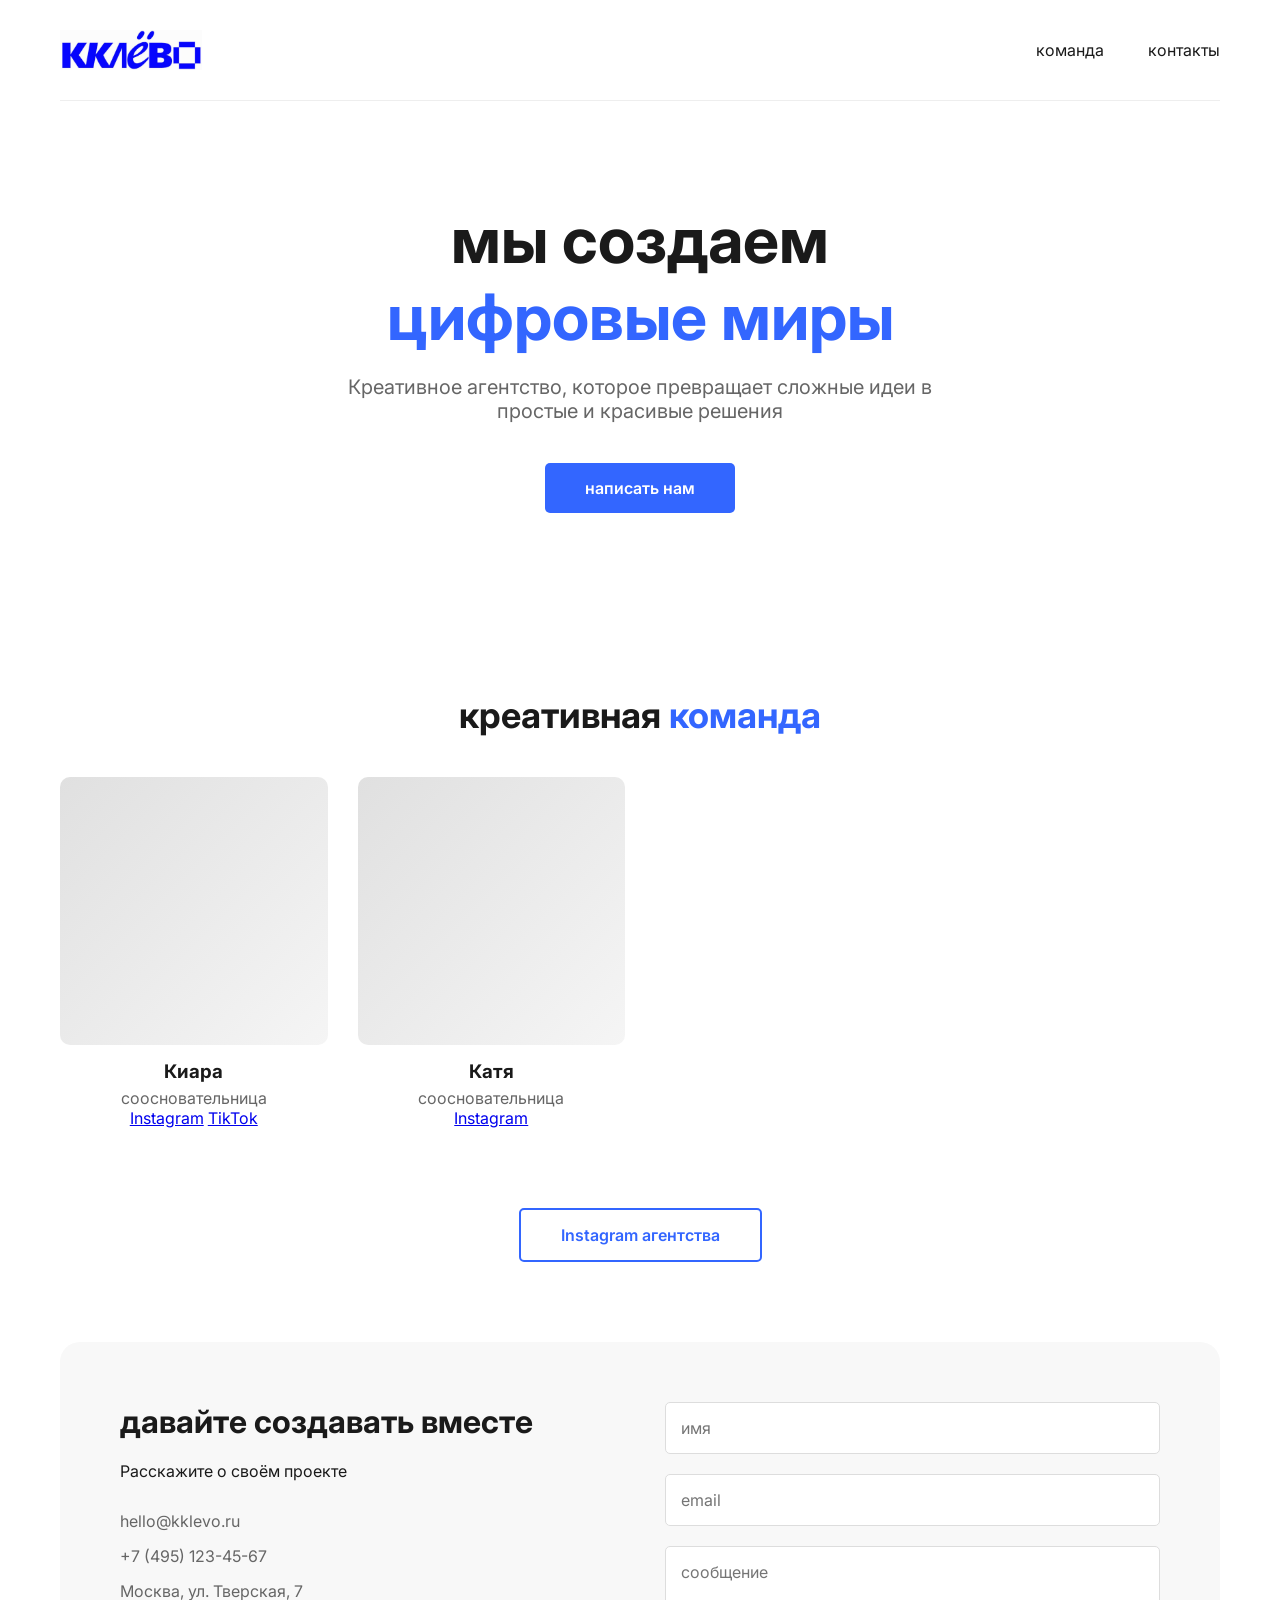
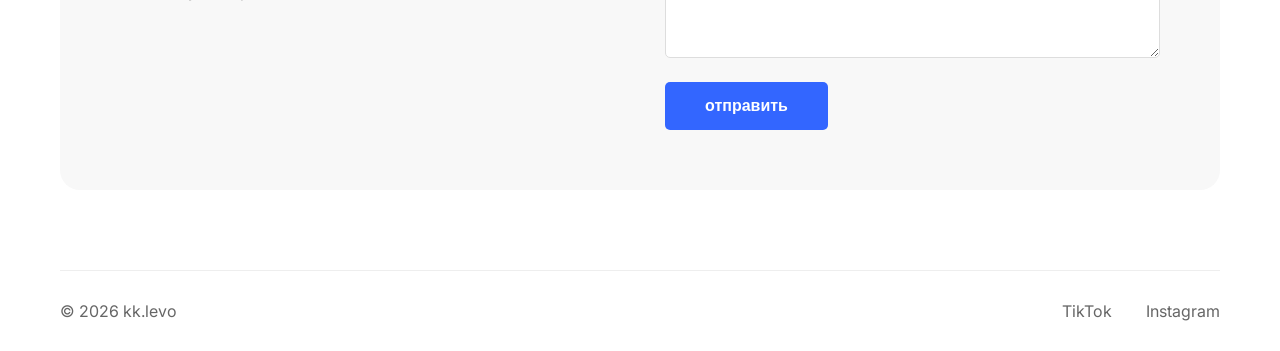
==== index.html @ 5ffc9e94 "Update index.html" ====
<!DOCTYPE html>
<html lang="ru">
<head>
    <meta charset="UTF-8">
    <meta name="viewport" content="width=device-width, initial-scale=1.0">
    <title>kk.levo — креативное агентство</title>
    <!-- Подключаем шрифт -->
    <link rel="preconnect" href="https://fonts.googleapis.com">
    <link rel="preconnect" href="https://fonts.gstatic.com" crossorigin>
    <link href="https://fonts.googleapis.com/css2?family=Inter:wght@300;400;500;600;700&display=swap" rel="stylesheet">
    <!-- Подключаем CSS -->
    <link rel="stylesheet" href="styles.css">
</head>
<body>
    <div class="container">
        <!-- ШАПКА -->
        <div class="header">
            <div class="logo">
                <img src="logo.png" alt="kk.levo" class="logo-img">
            </div>
            <div class="nav">
                <a href="#team">команда</a>
                <a href="#contact">контакты</a>
            </div>
        </div>

        <!-- ГЛАВНЫЙ ЭКРАН -->
        <div class="hero">
            <h1>мы создаем<br><span class="blue">цифровые миры</span></h1>
            <p>Креативное агентство, которое превращает сложные идеи в простые и красивые решения</p>
            <a href="#contact" class="btn">написать нам</a>
        </div>

        <!-- КОМАНДА -->
        <h2 class="section-title" id="team">креативная <span>команда</span></h2>
        <div class="team-grid">
            <div class="member">
                <div class="member-photo"></div>
                <h3>Киара</h3>
                <p>соосновательница</p>
                <div class="member-social">
                    <a href="https://www.instagram.com/kiarovna" target="_blank">Instagram</a>
                    <a href="https://www.tiktok.com/@kiarovna" target="_blank">TikTok</a>
                </div>
            </div>
            <div class="member">
                <div class="member-photo"></div>
                <h3>Катя</h3>
                <p>соосновательница</p>
                <div class="member-social">
                    <a href="https://www.instagram.com/yofrox" target="_blank">Instagram</a>
                </div>
            </div>
        </div>

        <!-- Добавьте ссылку на Instagram агентства в подвал или отдельно -->
        <div class="agency-social" style="text-align: center; margin-bottom: 40px;">
            <a href="https://www.instagram.com/kk.levo" target="_blank" class="btn" style="background: transparent; color: #3366ff; border: 2px solid #3366ff; margin: 0 10px;">Instagram агентства</a>
        </div>

        <!-- КОНТАКТЫ -->
        <div class="contact" id="contact">
            <div class="contact-grid">
                <div class="contact-info">
                    <h2>давайте создавать вместе</h2>
                    <p>Расскажите о своём проекте</p>
                    <div class="contact-details">
                        <div>hello@kklevo.ru</div>
                        <div>+7 (495) 123-45-67</div>
                        <div>Москва, ул. Тверская, 7</div>
                    </div>
                </div>
                <form class="form" id="contactForm">
                    <input type="text" placeholder="имя" required>
                    <input type="email" placeholder="email" required>
                    <textarea rows="4" placeholder="сообщение" required></textarea>
                    <button type="submit" class="btn">отправить</button>
                </form>
            </div>
        </div>

        <!-- ПОДВАЛ -->
        <div class="footer">
            <div>© 2024 kk.levo</div>
            <div class="social">
                <a href="#">TikTok</a>
                <a href="#">Instagram</a>
            </div>
        </div>
    </div>

    <!-- Подключаем JavaScript -->
    <script src="script.js"></script>
</body>
</html>
---- styles.css ----
﻿/* ОСНОВНЫЕ СТИЛИ */
* {
    margin: 0;
    padding: 0;
    box-sizing: border-box;
}

body {
    font-family: 'Inter', sans-serif;
    background: white;
    color: #1a1a1a;
}

.container {
    max-width: 1200px;
    margin: 0 auto;
    padding: 0 20px;
}

/* ШАПКА */
.header {
    display: flex;
    justify-content: space-between;
    align-items: center;
    padding: 30px 0;
    border-bottom: 1px solid #eee;
}

.logo {
    font-size: 28px;
    font-weight: 700;
}

    .logo span {
        color: #3366ff;
    }

.nav a {
    color: #1a1a1a;
    text-decoration: none;
    margin-left: 40px;
}

    .nav a:hover {
        color: #3366ff;
    }

/* ГЛАВНЫЙ ЭКРАН */
.hero {
    padding: 100px 0;
    text-align: center;
}

    .hero h1 {
        font-size: 64px;
        margin-bottom: 20px;
    }

    .hero .blue {
        color: #3366ff;
    }

    .hero p {
        font-size: 20px;
        color: #666;
        max-width: 600px;
        margin: 0 auto 40px;
    }

/* КНОПКА */
.btn {
    display: inline-block;
    padding: 15px 40px;
    background: #3366ff;
    color: white;
    text-decoration: none;
    border-radius: 5px;
    font-weight: 600;
    border: none;
    cursor: pointer;
    font-size: 16px;
}

    .btn:hover {
        background: #2952cc;
    }

/* ЗАГОЛОВКИ СЕКЦИЙ */
.section-title {
    font-size: 36px;
    text-align: center;
    margin: 80px 0 40px;
}

    .section-title span {
        color: #3366ff;
    }

/* КОМАНДА */
.team-grid {
    display: grid;
    grid-template-columns: repeat(4, 1fr);
    gap: 30px;
    margin-bottom: 80px;
}

.member {
    text-align: center;
}

.member-photo {
    width: 100%;
    aspect-ratio: 1;
    background: #f0f0f0;
    border-radius: 10px;
    margin-bottom: 15px;
    background: linear-gradient(135deg, #e0e0e0, #f5f5f5);
}

.member h3 {
    margin-bottom: 5px;
}

.member p {
    color: #666;
}

/* КОНТАКТЫ */
.contact {
    background: #f8f8f8;
    padding: 60px;
    border-radius: 20px;
    margin: 80px 0;
}

.contact-grid {
    display: grid;
    grid-template-columns: 1fr 1fr;
    gap: 50px;
}

.contact-info h2 {
    font-size: 32px;
    margin-bottom: 20px;
}

.contact-details {
    margin: 30px 0;
    color: #666;
}

    .contact-details div {
        margin-bottom: 15px;
    }

.form input, .form textarea {
    width: 100%;
    padding: 15px;
    margin-bottom: 20px;
    border: 1px solid #ddd;
    border-radius: 5px;
    font-family: inherit;
    font-size: 16px;
}

    .form input:focus, .form textarea:focus {
        outline: none;
        border-color: #3366ff;
    }

/* ПОДВАЛ */
.footer {
    display: flex;
    justify-content: space-between;
    padding: 30px 0;
    border-top: 1px solid #eee;
    color: #666;
}

.social a {
    color: #666;
    text-decoration: none;
    margin-left: 30px;
}

    .social a:hover {
        color: #3366ff;
    }

/* АДАПТАЦИЯ */
@media (max-width: 768px) {
    .header {
        flex-direction: column;
        gap: 20px;
    }

    .nav a {
        margin: 0 15px;
    }

    .hero h1 {
        font-size: 40px;
    }

    .team-grid {
        grid-template-columns: repeat(2, 1fr);
    }

    .contact-grid {
        grid-template-columns: 1fr;
    }

    .footer {
        flex-direction: column;
        text-align: center;
        gap: 20px;
    }

    .social a {
        margin: 0 15px;
    }
}
.logo-img {
    height: 40px !important; /* фиксированная высота */
    width: auto !important; /* ширина подстроится */
    max-width: 100% !important; /* не вылезет за край */
    display: block !important;
}
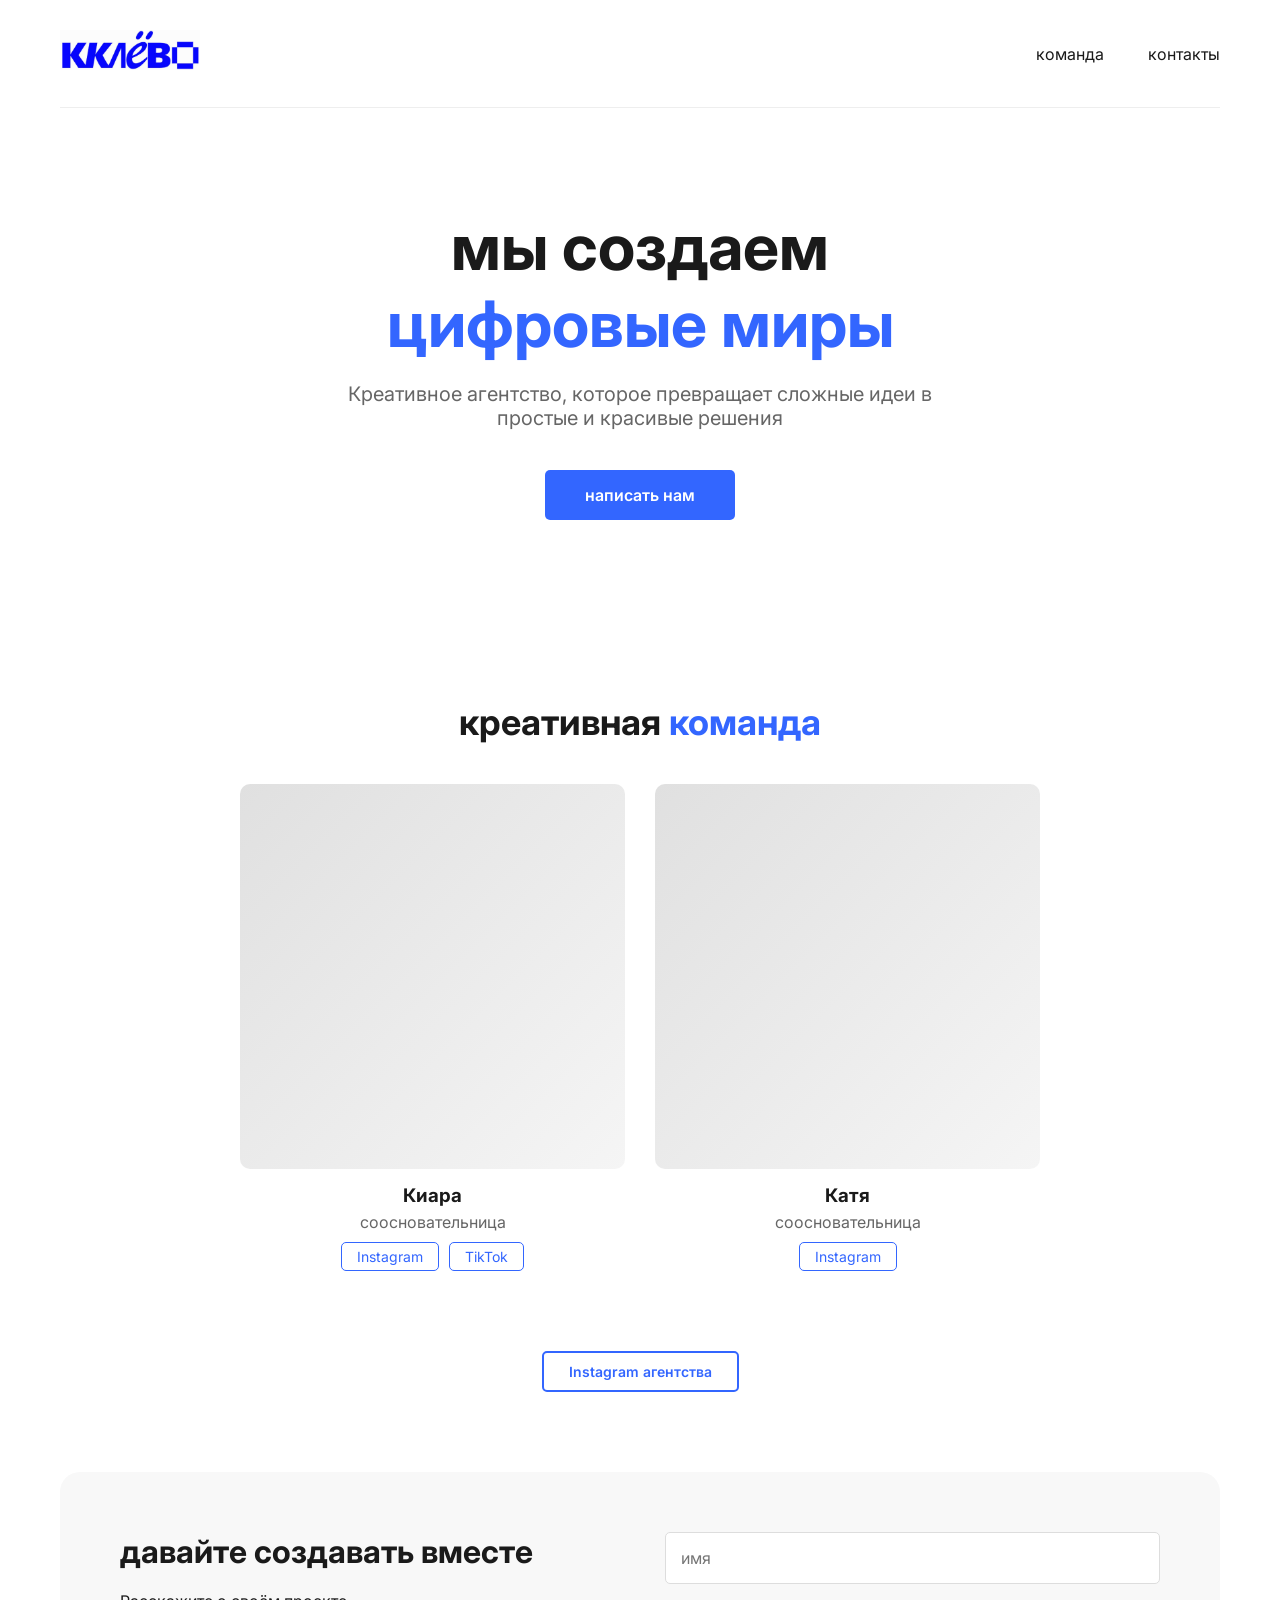
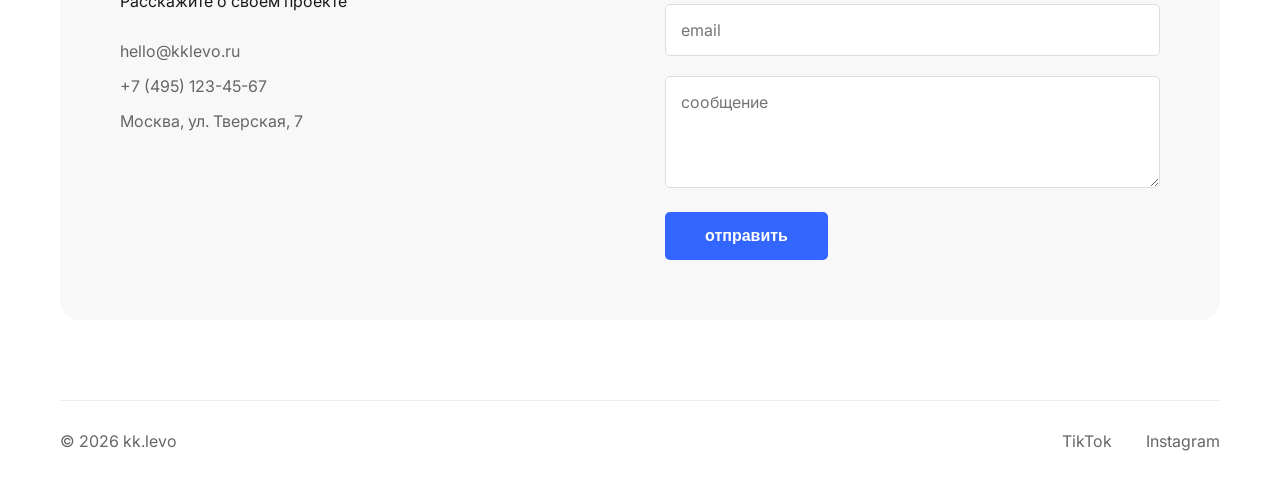
==== commit 9aca4196: "Add files via upload" ====
--- a/index.html
+++ b/index.html
@@ -1,4 +1,4 @@
-<!DOCTYPE html>
+﻿<!DOCTYPE html>
 <html lang="ru">
 <head>
     <meta charset="UTF-8">
@@ -16,7 +16,7 @@
         <!-- ШАПКА -->
         <div class="header">
             <div class="logo">
-                <img src="logo.png" alt="kk.levo" class="logo-img">
+                <img src="logo.png" alt="kk.levo" style="height: 40px !important; width: auto !important; max-width: 140px !important;">
             </div>
             <div class="nav">
                 <a href="#team">команда</a>
@@ -92,4 +92,4 @@
     <!-- Подключаем JavaScript -->
     <script src="script.js"></script>
 </body>
-</html>
+</html>
--- a/styles.css
+++ b/styles.css
@@ -225,4 +225,99 @@
     width: auto !important; /* ширина подстроится */
     max-width: 100% !important; /* не вылезет за край */
     display: block !important;
+}
+/* СОЦСЕТИ УЧАСТНИКОВ */
+.member-social {
+    margin-top: 10px;
+    display: flex;
+    gap: 10px;
+    justify-content: center;
+    flex-wrap: wrap;
+}
+
+    .member-social a {
+        color: #3366ff;
+        text-decoration: none;
+        font-size: 14px;
+        padding: 5px 10px;
+        border: 1px solid #3366ff;
+        border-radius: 5px;
+        transition: all 0.3s;
+    }
+
+        .member-social a:hover {
+            background: #3366ff;
+            color: white;
+        }
+
+/* СОЦСЕТИ АГЕНТСТВА */
+.agency-social {
+    margin: 30px 0;
+}
+
+    .agency-social .btn {
+        display: inline-block;
+        padding: 10px 25px;
+        font-size: 14px;
+    }
+/* КОМАНДА - две колонки по центру */
+.team-grid {
+    display: grid;
+    grid-template-columns: repeat(2, 1fr);
+    gap: 30px;
+    max-width: 800px;
+    margin: 0 auto 80px;
+}
+
+.member {
+    text-align: center;
+}
+
+.member-photo {
+    width: 100%;
+    aspect-ratio: 1;
+    background: #f0f0f0;
+    border-radius: 10px;
+    margin-bottom: 15px;
+    background: linear-gradient(135deg, #e0e0e0, #f5f5f5);
+}
+
+.member h3 {
+    margin-bottom: 5px;
+}
+
+.member p {
+    color: #666;
+    margin-bottom: 10px;
+}
+
+/* СОЦСЕТИ УЧАСТНИКОВ */
+.member-social {
+    display: flex;
+    gap: 10px;
+    justify-content: center;
+    flex-wrap: wrap;
+}
+
+    .member-social a {
+        color: #3366ff;
+        text-decoration: none;
+        font-size: 14px;
+        padding: 5px 15px;
+        border: 1px solid #3366ff;
+        border-radius: 5px;
+        transition: all 0.3s;
+    }
+
+        .member-social a:hover {
+            background: #3366ff;
+            color: white;
+        }
+
+/* АДАПТАЦИЯ ДЛЯ ТЕЛЕФОНОВ */
+@media (max-width: 768px) {
+    .team-grid {
+        grid-template-columns: 1fr;
+        max-width: 400px;
+    }
 }
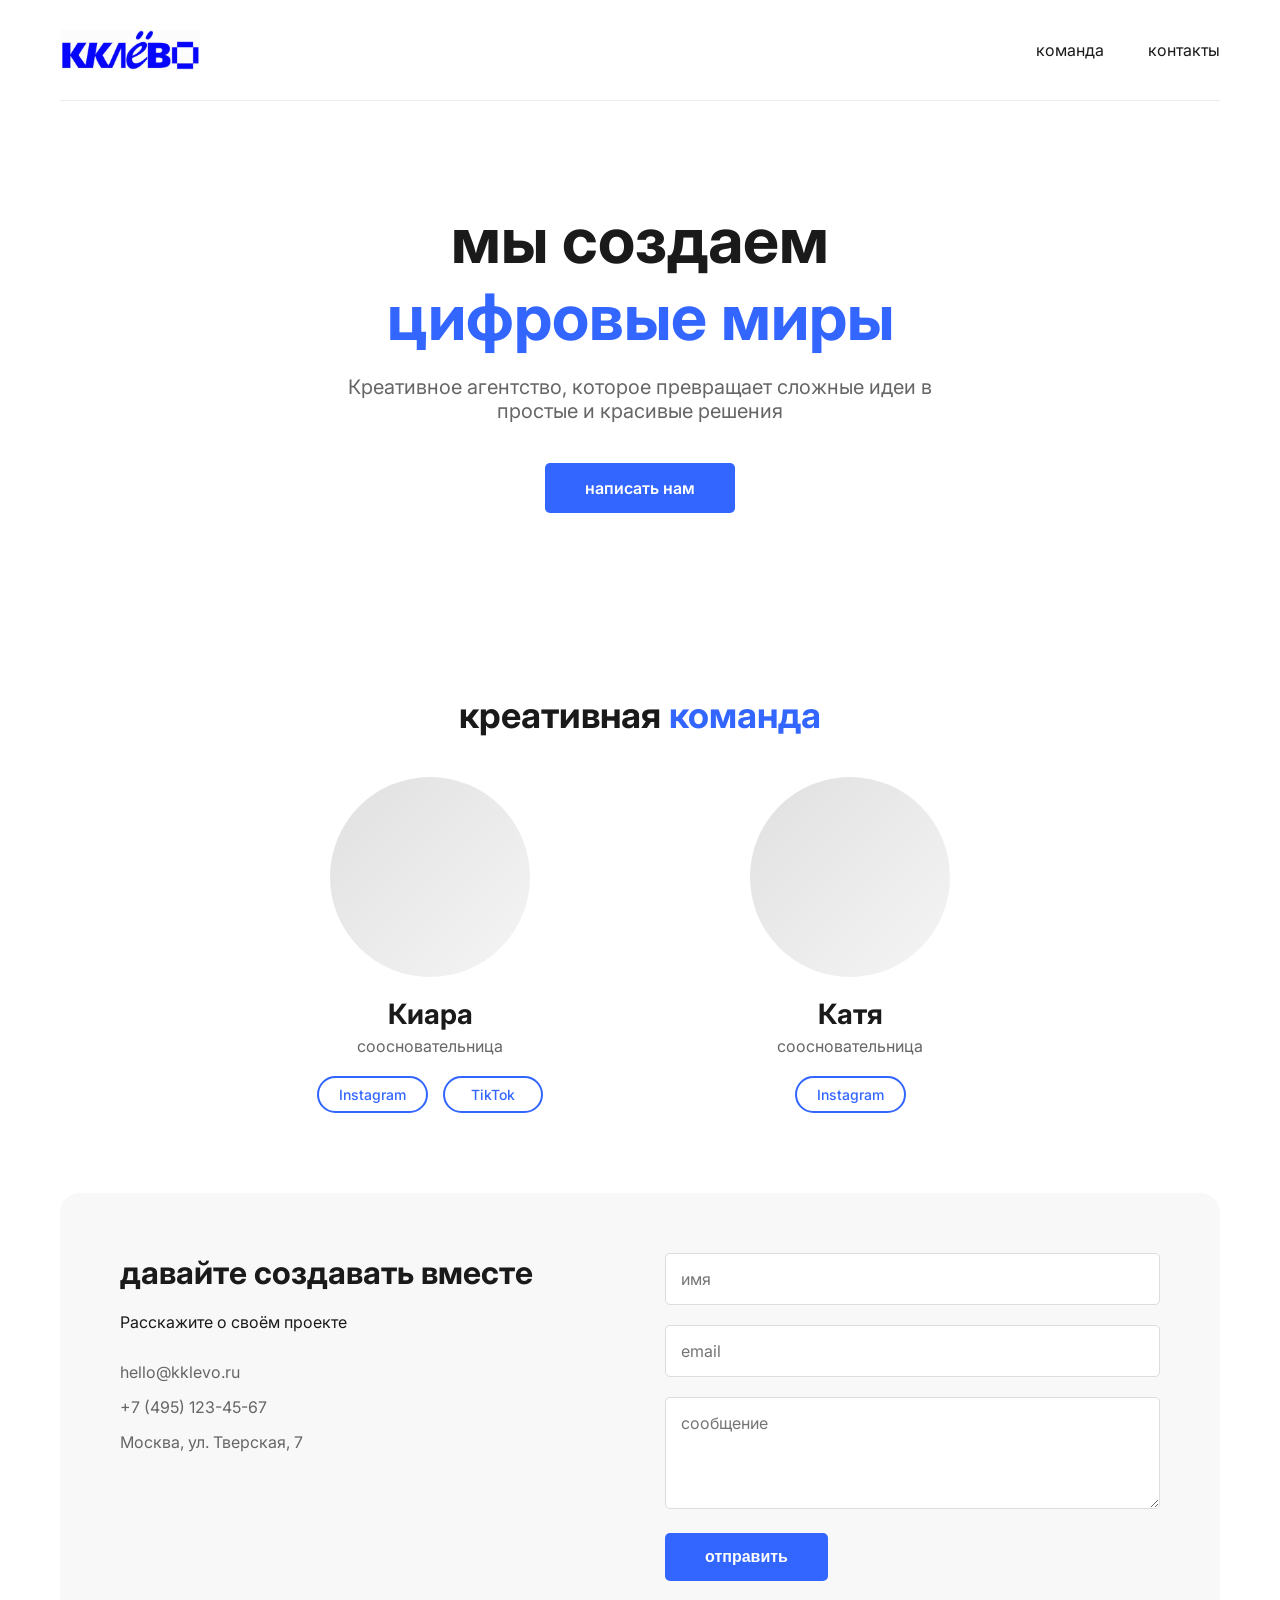
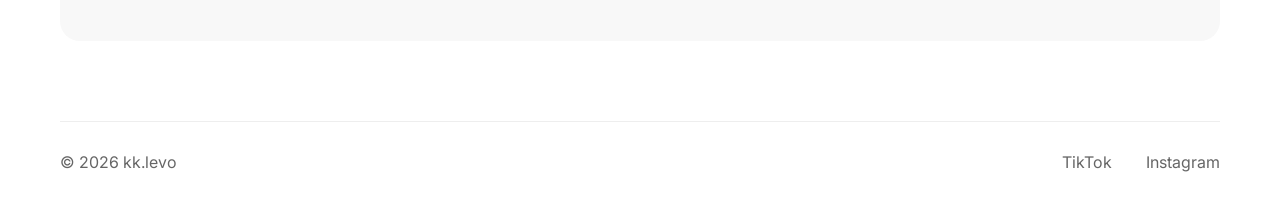
==== commit 1fbe55b0: "Add files via upload" ====
--- a/index.html
+++ b/index.html
@@ -53,11 +53,6 @@
             </div>
         </div>
 
-        <!-- Добавьте ссылку на Instagram агентства в подвал или отдельно -->
-        <div class="agency-social" style="text-align: center; margin-bottom: 40px;">
-            <a href="https://www.instagram.com/kk.levo" target="_blank" class="btn" style="background: transparent; color: #3366ff; border: 2px solid #3366ff; margin: 0 10px;">Instagram агентства</a>
-        </div>
-
         <!-- КОНТАКТЫ -->
         <div class="contact" id="contact">
             <div class="contact-grid">
@@ -81,10 +76,10 @@
 
         <!-- ПОДВАЛ -->
         <div class="footer">
-            <div>© 2024 kk.levo</div>
+            <div>© 2026 kk.levo</div>
             <div class="social">
-                <a href="#">TikTok</a>
-                <a href="#">Instagram</a>
+                <a href="https://www.tiktok.com/@kiarovna" target="_blank">TikTok</a>
+                <a href="https://www.instagram.com/kk.levo" target="_blank">Instagram</a>
             </div>
         </div>
     </div>
--- a/styles.css
+++ b/styles.css
@@ -26,14 +26,11 @@
     border-bottom: 1px solid #eee;
 }
 
-.logo {
-    font-size: 28px;
-    font-weight: 700;
-}
-
-    .logo span {
-        color: #3366ff;
-    }
+.logo img {
+    height: 40px;
+    width: auto;
+    display: block;
+}
 
 .nav a {
     color: #1a1a1a;
@@ -96,34 +93,71 @@
         color: #3366ff;
     }
 
-/* КОМАНДА */
+/* ===== КОМАНДА ===== */
 .team-grid {
     display: grid;
-    grid-template-columns: repeat(4, 1fr);
-    gap: 30px;
-    margin-bottom: 80px;
+    grid-template-columns: repeat(2, 1fr);
+    gap: 40px;
+    max-width: 800px;
+    margin: 0 auto 60px;
 }
 
 .member {
     text-align: center;
+    display: flex;
+    flex-direction: column;
+    align-items: center;
 }
 
 .member-photo {
+    width: 200px;
+    height: 200px;
+    border-radius: 50%;
+    background: linear-gradient(135deg, #e0e0e0, #f5f5f5);
+    margin: 0 auto 20px;
+}
+
+.member h3 {
+    font-size: 28px;
+    margin-bottom: 5px;
+}
+
+.member p {
+    color: #666;
+    margin-bottom: 15px;
+    font-size: 16px;
+}
+
+/* СОЦСЕТИ - ЦЕНТРИРОВАНИЕ */
+.member-social {
+    display: flex;
+    gap: 15px;
+    justify-content: center;
+    align-items: center;
+    margin-top: 5px;
     width: 100%;
-    aspect-ratio: 1;
-    background: #f0f0f0;
-    border-radius: 10px;
-    margin-bottom: 15px;
-    background: linear-gradient(135deg, #e0e0e0, #f5f5f5);
-}
-
-.member h3 {
-    margin-bottom: 5px;
-}
-
-.member p {
-    color: #666;
-}
+}
+
+    .member-social a {
+        display: inline-flex;
+        align-items: center;
+        justify-content: center;
+        color: #3366ff;
+        text-decoration: none;
+        font-size: 14px;
+        font-weight: 500;
+        padding: 8px 20px;
+        border: 2px solid #3366ff;
+        border-radius: 30px;
+        transition: all 0.3s;
+        min-width: 100px;
+    }
+
+        .member-social a:hover {
+            background: #3366ff;
+            color: white;
+            transform: translateY(-2px);
+        }
 
 /* КОНТАКТЫ */
 .contact {
@@ -203,7 +237,18 @@
     }
 
     .team-grid {
-        grid-template-columns: repeat(2, 1fr);
+        grid-template-columns: 1fr;
+        max-width: 400px;
+    }
+
+    .member-photo {
+        width: 150px;
+        height: 150px;
+    }
+
+    .member-social a {
+        min-width: 80px;
+        padding: 6px 15px;
     }
 
     .contact-grid {
@@ -220,104 +265,3 @@
         margin: 0 15px;
     }
 }
-.logo-img {
-    height: 40px !important; /* фиксированная высота */
-    width: auto !important; /* ширина подстроится */
-    max-width: 100% !important; /* не вылезет за край */
-    display: block !important;
-}
-/* СОЦСЕТИ УЧАСТНИКОВ */
-.member-social {
-    margin-top: 10px;
-    display: flex;
-    gap: 10px;
-    justify-content: center;
-    flex-wrap: wrap;
-}
-
-    .member-social a {
-        color: #3366ff;
-        text-decoration: none;
-        font-size: 14px;
-        padding: 5px 10px;
-        border: 1px solid #3366ff;
-        border-radius: 5px;
-        transition: all 0.3s;
-    }
-
-        .member-social a:hover {
-            background: #3366ff;
-            color: white;
-        }
-
-/* СОЦСЕТИ АГЕНТСТВА */
-.agency-social {
-    margin: 30px 0;
-}
-
-    .agency-social .btn {
-        display: inline-block;
-        padding: 10px 25px;
-        font-size: 14px;
-    }
-/* КОМАНДА - две колонки по центру */
-.team-grid {
-    display: grid;
-    grid-template-columns: repeat(2, 1fr);
-    gap: 30px;
-    max-width: 800px;
-    margin: 0 auto 80px;
-}
-
-.member {
-    text-align: center;
-}
-
-.member-photo {
-    width: 100%;
-    aspect-ratio: 1;
-    background: #f0f0f0;
-    border-radius: 10px;
-    margin-bottom: 15px;
-    background: linear-gradient(135deg, #e0e0e0, #f5f5f5);
-}
-
-.member h3 {
-    margin-bottom: 5px;
-}
-
-.member p {
-    color: #666;
-    margin-bottom: 10px;
-}
-
-/* СОЦСЕТИ УЧАСТНИКОВ */
-.member-social {
-    display: flex;
-    gap: 10px;
-    justify-content: center;
-    flex-wrap: wrap;
-}
-
-    .member-social a {
-        color: #3366ff;
-        text-decoration: none;
-        font-size: 14px;
-        padding: 5px 15px;
-        border: 1px solid #3366ff;
-        border-radius: 5px;
-        transition: all 0.3s;
-    }
-
-        .member-social a:hover {
-            background: #3366ff;
-            color: white;
-        }
-
-/* АДАПТАЦИЯ ДЛЯ ТЕЛЕФОНОВ */
-@media (max-width: 768px) {
-    .team-grid {
-        grid-template-columns: 1fr;
-        max-width: 400px;
-    }
-}
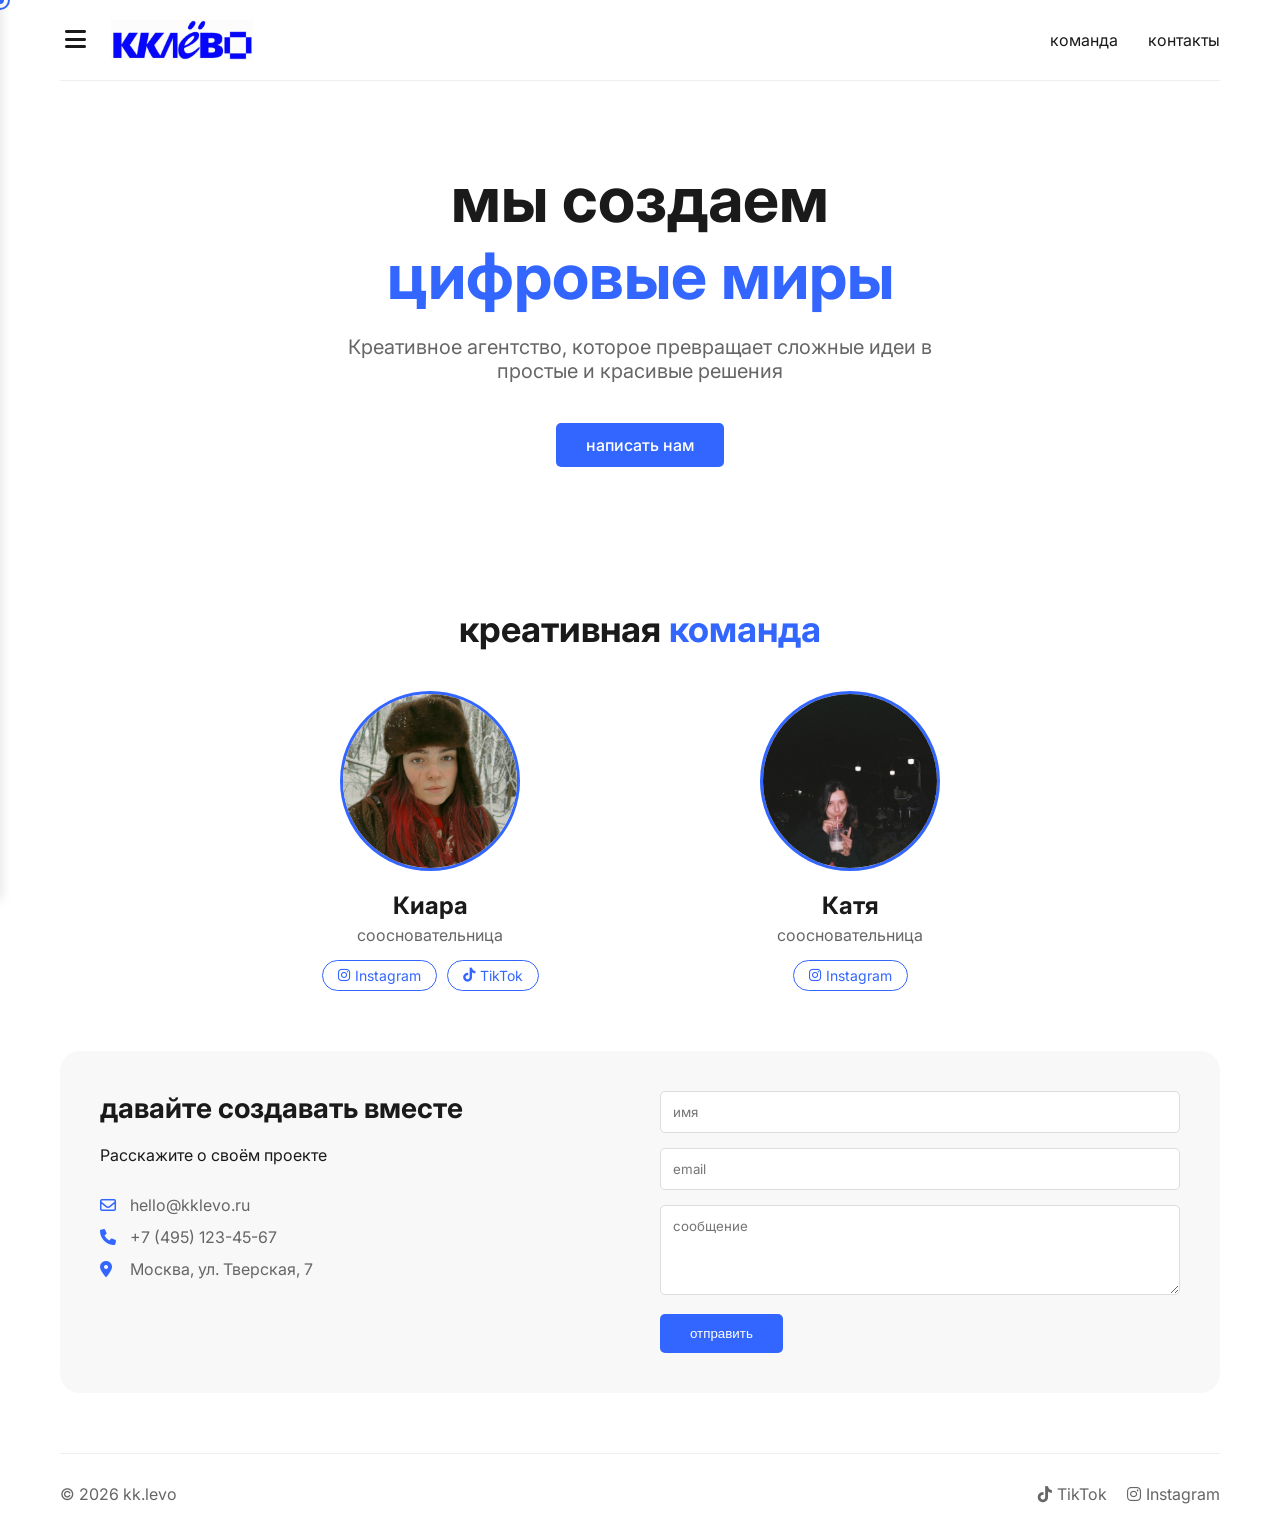
==== commit ea96f47d: "Add files via upload" ====
--- a/index.html
+++ b/index.html
@@ -10,13 +10,44 @@
     <link href="https://fonts.googleapis.com/css2?family=Inter:wght@300;400;500;600;700&display=swap" rel="stylesheet">
     <!-- Подключаем CSS -->
     <link rel="stylesheet" href="styles.css">
+    <!-- Font Awesome для иконок -->
+    <link rel="stylesheet" href="https://cdnjs.cloudflare.com/ajax/libs/font-awesome/6.0.0/css/all.min.css">
 </head>
 <body>
+    <!-- КАСТОМНЫЙ КУРСОР -->
+    <div class="cursor"></div>
+    <div class="cursor-follower"></div>
+
+    <!-- (панель и оверлей) -->
+    <div class="menu-overlay" id="menuOverlay"></div>
+
+    <div class="side-panel" id="sidePanel">
+        <div class="panel-header">
+            <div class="panel-logo">kk.<span>levo</span></div>
+            <button class="close-panel" id="closePanel"><i class="fas fa-times"></i></button>
+        </div>
+        <nav class="panel-nav">
+            <a href="#team" class="panel-link"><i class="fas fa-users"></i> команда</a>
+            <a href="#contact" class="panel-link"><i class="fas fa-envelope"></i> контакты</a>
+            <a href="https://www.instagram.com/kk.levo" target="_blank" class="panel-link"><i class="fab fa-instagram"></i> instagram</a>
+            <a href="https://www.tiktok.com/@kiarovna" target="_blank" class="panel-link"><i class="fab fa-tiktok"></i> tiktok</a>
+        </nav>
+        <div class="panel-footer">
+            <p>© 2026 kk.levo</p>
+        </div>
+    </div>
+    <!-- КОНЕЦ -->
+   
     <div class="container">
         <!-- ШАПКА -->
         <div class="header">
-            <div class="logo">
-                <img src="logo.png" alt="kk.levo" style="height: 40px !important; width: auto !important; max-width: 140px !important;">
+            <div style="display: flex; align-items: center; gap: 20px;">
+                <button class="menu-toggle" id="menuToggle">
+                    <i class="fas fa-bars"></i>
+                </button>
+                <div class="logo">
+                    <img src="logo.png" alt="kk.levo" style="height: 40px; width: auto;">
+                </div>
             </div>
             <div class="nav">
                 <a href="#team">команда</a>
@@ -35,34 +66,40 @@
         <h2 class="section-title" id="team">креативная <span>команда</span></h2>
         <div class="team-grid">
             <div class="member">
-                <div class="member-photo"></div>
+                <div class="member-photo">
+                    <img src="kiara.jpg" alt="Киара" class="avatar" onerror="this.style.display='none'; this.parentElement.style.background='linear-gradient(135deg, #e0e0e0, #f5f5f5)';">
+                </div>
                 <h3>Киара</h3>
-                <p>соосновательница</p>
+                <p class="member-role">соосновательница</p>
                 <div class="member-social">
-                    <a href="https://www.instagram.com/kiarovna" target="_blank">Instagram</a>
-                    <a href="https://www.tiktok.com/@kiarovna" target="_blank">TikTok</a>
+                    <a href="https://www.instagram.com/kiarovna" target="_blank"><i class="fab fa-instagram"></i> Instagram</a>
+                    <a href="https://www.tiktok.com/@kiarovna" target="_blank"><i class="fab fa-tiktok"></i> TikTok</a>
                 </div>
             </div>
+
             <div class="member">
-                <div class="member-photo"></div>
+                <div class="member-photo">
+                    <img src="katya.jpg" alt="Катя" class="avatar" onerror="this.style.display='none'; this.parentElement.style.background='linear-gradient(135deg, #e0e0e0, #f5f5f5)';">
+                </div>
                 <h3>Катя</h3>
-                <p>соосновательница</p>
+                <p class="member-role">соосновательница</p>
                 <div class="member-social">
-                    <a href="https://www.instagram.com/yofrox" target="_blank">Instagram</a>
+                    <a href="https://www.instagram.com/yofrox" target="_blank"><i class="fab fa-instagram"></i> Instagram</a>
                 </div>
             </div>
         </div>
 
         <!-- КОНТАКТЫ -->
+
         <div class="contact" id="contact">
             <div class="contact-grid">
                 <div class="contact-info">
                     <h2>давайте создавать вместе</h2>
                     <p>Расскажите о своём проекте</p>
                     <div class="contact-details">
-                        <div>hello@kklevo.ru</div>
-                        <div>+7 (495) 123-45-67</div>
-                        <div>Москва, ул. Тверская, 7</div>
+                        <div><i class="far fa-envelope"></i> hello@kklevo.ru</div>
+                        <div><i class="fas fa-phone"></i> +7 (495) 123-45-67</div>
+                        <div><i class="fas fa-map-marker-alt"></i> Москва, ул. Тверская, 7</div>
                     </div>
                 </div>
                 <form class="form" id="contactForm">
@@ -78,13 +115,13 @@
         <div class="footer">
             <div>© 2026 kk.levo</div>
             <div class="social">
-                <a href="https://www.tiktok.com/@kiarovna" target="_blank">TikTok</a>
-                <a href="https://www.instagram.com/kk.levo" target="_blank">Instagram</a>
+                <a href="https://www.tiktok.com/@kiarovna" target="_blank"><i class="fab fa-tiktok"></i> TikTok</a>
+                <a href="https://www.instagram.com/kk.levo" target="_blank"><i class="fab fa-instagram"></i> Instagram</a>
             </div>
         </div>
     </div>
 
-    <!-- Подключаем JavaScript -->
-    <script src="script.js"></script>
+        <!-- Подключаем JavaScript -->
+        <script src="script.js"></script>
 </body>
 </html>
--- a/styles.css
+++ b/styles.css
@@ -9,6 +9,7 @@
     font-family: 'Inter', sans-serif;
     background: white;
     color: #1a1a1a;
+    overflow-x: hidden;
 }
 
 .container {
@@ -17,14 +18,27 @@
     padding: 0 20px;
 }
 
-/* ШАПКА */
+/* ===== ШАПКА ===== */
 .header {
     display: flex;
     justify-content: space-between;
     align-items: center;
-    padding: 30px 0;
+    padding: 20px 0;
     border-bottom: 1px solid #eee;
 }
+
+.menu-toggle {
+    background: none;
+    border: none;
+    font-size: 24px;
+    color: #1a1a1a;
+    cursor: pointer;
+    padding: 5px;
+}
+
+    .menu-toggle:hover {
+        color: #3366ff;
+    }
 
 .logo img {
     height: 40px;
@@ -32,25 +46,33 @@
     display: block;
 }
 
-.nav a {
-    color: #1a1a1a;
-    text-decoration: none;
-    margin-left: 40px;
-}
-
-    .nav a:hover {
-        color: #3366ff;
-    }
-
-/* ГЛАВНЫЙ ЭКРАН */
+.nav {
+    display: flex;
+    gap: 30px;
+}
+
+    .nav a {
+        color: #1a1a1a;
+        text-decoration: none;
+        transition: color 0.3s;
+    }
+
+        .nav a:hover {
+            color: #3366ff;
+        }
+
+/* ===== ГЛАВНЫЙ ЭКРАН ===== */
 .hero {
-    padding: 100px 0;
+    padding: 80px 0;
     text-align: center;
+    max-width: 800px;
+    margin: 0 auto;
 }
 
     .hero h1 {
-        font-size: 64px;
+        font-size: clamp(40px, 8vw, 64px);
         margin-bottom: 20px;
+        line-height: 1.2;
     }
 
     .hero .blue {
@@ -58,35 +80,37 @@
     }
 
     .hero p {
-        font-size: 20px;
+        font-size: clamp(16px, 4vw, 20px);
         color: #666;
+        margin-bottom: 40px;
         max-width: 600px;
-        margin: 0 auto 40px;
-    }
-
-/* КНОПКА */
+        margin-left: auto;
+        margin-right: auto;
+    }
+
+/* ===== КНОПКИ ===== */
 .btn {
     display: inline-block;
-    padding: 15px 40px;
+    padding: 12px 30px;
     background: #3366ff;
     color: white;
     text-decoration: none;
     border-radius: 5px;
-    font-weight: 600;
+    font-weight: 500;
     border: none;
     cursor: pointer;
-    font-size: 16px;
+    transition: background 0.3s;
 }
 
     .btn:hover {
         background: #2952cc;
     }
 
-/* ЗАГОЛОВКИ СЕКЦИЙ */
+/* ===== ЗАГОЛОВКИ СЕКЦИЙ ===== */
 .section-title {
-    font-size: 36px;
+    font-size: clamp(28px, 6vw, 36px);
     text-align: center;
-    margin: 80px 0 40px;
+    margin: 60px 0 40px;
 }
 
     .section-title span {
@@ -104,136 +128,263 @@
 
 .member {
     text-align: center;
-    display: flex;
-    flex-direction: column;
-    align-items: center;
 }
 
 .member-photo {
-    width: 200px;
-    height: 200px;
+    width: 180px;
+    height: 180px;
     border-radius: 50%;
+    margin: 0 auto 20px;
+    overflow: hidden;
+    border: 3px solid #3366ff;
     background: linear-gradient(135deg, #e0e0e0, #f5f5f5);
-    margin: 0 auto 20px;
+}
+
+.avatar {
+    width: 100%;
+    height: 100%;
+    object-fit: cover;
 }
 
 .member h3 {
-    font-size: 28px;
+    font-size: 24px;
     margin-bottom: 5px;
 }
 
-.member p {
+.member-role {
     color: #666;
     margin-bottom: 15px;
-    font-size: 16px;
-}
-
-/* СОЦСЕТИ - ЦЕНТРИРОВАНИЕ */
+}
+
 .member-social {
     display: flex;
-    gap: 15px;
+    gap: 10px;
     justify-content: center;
-    align-items: center;
-    margin-top: 5px;
-    width: 100%;
+    flex-wrap: wrap;
 }
 
     .member-social a {
         display: inline-flex;
         align-items: center;
-        justify-content: center;
+        gap: 5px;
         color: #3366ff;
         text-decoration: none;
         font-size: 14px;
-        font-weight: 500;
-        padding: 8px 20px;
-        border: 2px solid #3366ff;
-        border-radius: 30px;
+        padding: 6px 15px;
+        border: 1px solid #3366ff;
+        border-radius: 20px;
         transition: all 0.3s;
-        min-width: 100px;
     }
 
         .member-social a:hover {
             background: #3366ff;
             color: white;
-            transform: translateY(-2px);
         }
 
-/* КОНТАКТЫ */
+/* ===== ВЫДВИЖНАЯ ПАНЕЛЬ ===== */
+.side-panel {
+    position: fixed;
+    top: 0;
+    left: -280px;
+    width: 280px;
+    height: 100vh;
+    background: white;
+    box-shadow: 2px 0 10px rgba(0,0,0,0.1);
+    z-index: 1000;
+    transition: left 0.3s ease;
+    display: flex;
+    flex-direction: column;
+}
+
+    .side-panel.open {
+        left: 0;
+    }
+
+.panel-header {
+    display: flex;
+    justify-content: space-between;
+    align-items: center;
+    padding: 20px;
+    border-bottom: 1px solid #eee;
+}
+
+.panel-logo {
+    font-size: 22px;
+    font-weight: 700;
+}
+
+    .panel-logo span {
+        color: #3366ff;
+    }
+
+.close-panel {
+    background: none;
+    border: none;
+    font-size: 20px;
+    cursor: pointer;
+    color: #666;
+}
+
+.panel-nav {
+    flex: 1;
+    padding: 20px 0;
+}
+
+.panel-link {
+    padding: 12px 20px;
+    color: #1a1a1a;
+    text-decoration: none;
+    display: flex;
+    align-items: center;
+    gap: 12px;
+    transition: all 0.3s;
+}
+
+    .panel-link i {
+        width: 20px;
+        color: #3366ff;
+    }
+
+    .panel-link:hover {
+        background: #f0f3ff;
+        padding-left: 30px;
+    }
+
+.panel-footer {
+    padding: 20px;
+    border-top: 1px solid #eee;
+    color: #666;
+    font-size: 14px;
+    text-align: center;
+}
+
+.menu-overlay {
+    position: fixed;
+    top: 0;
+    left: 0;
+    width: 100%;
+    height: 100%;
+    background: rgba(0,0,0,0.5);
+    z-index: 999;
+    opacity: 0;
+    visibility: hidden;
+    transition: all 0.3s;
+}
+
+    .menu-overlay.open {
+        opacity: 1;
+        visibility: visible;
+    }
+
+/* ===== КОНТАКТЫ ===== */
 .contact {
     background: #f8f8f8;
-    padding: 60px;
+    padding: 40px;
     border-radius: 20px;
-    margin: 80px 0;
+    margin: 60px 0;
 }
 
 .contact-grid {
     display: grid;
     grid-template-columns: 1fr 1fr;
-    gap: 50px;
+    gap: 40px;
 }
 
 .contact-info h2 {
-    font-size: 32px;
+    font-size: 28px;
     margin-bottom: 20px;
 }
 
 .contact-details {
     margin: 30px 0;
-    color: #666;
 }
 
     .contact-details div {
-        margin-bottom: 15px;
-    }
-
-.form input, .form textarea {
+        margin-bottom: 12px;
+        display: flex;
+        align-items: center;
+        gap: 10px;
+        color: #666;
+    }
+
+    .contact-details i {
+        color: #3366ff;
+        width: 20px;
+    }
+
+.form input,
+.form textarea {
     width: 100%;
-    padding: 15px;
-    margin-bottom: 20px;
+    padding: 12px;
+    margin-bottom: 15px;
     border: 1px solid #ddd;
     border-radius: 5px;
     font-family: inherit;
-    font-size: 16px;
-}
-
-    .form input:focus, .form textarea:focus {
+}
+
+    .form input:focus,
+    .form textarea:focus {
         outline: none;
         border-color: #3366ff;
     }
 
-/* ПОДВАЛ */
+/* ===== ПОДВАЛ ===== */
 .footer {
     display: flex;
     justify-content: space-between;
+    align-items: center;
     padding: 30px 0;
     border-top: 1px solid #eee;
     color: #666;
 }
 
-.social a {
-    color: #666;
-    text-decoration: none;
-    margin-left: 30px;
-}
-
-    .social a:hover {
-        color: #3366ff;
-    }
-
-/* АДАПТАЦИЯ */
+.social {
+    display: flex;
+    gap: 20px;
+}
+
+    .social a {
+        color: #666;
+        text-decoration: none;
+        display: flex;
+        align-items: center;
+        gap: 5px;
+        transition: color 0.3s;
+    }
+
+        .social a:hover {
+            color: #3366ff;
+        }
+
+/* ===== КАСТОМНЫЙ КУРСОР ===== */
+.cursor {
+    width: 20px;
+    height: 20px;
+    border: 2px solid #3366ff;
+    border-radius: 50%;
+    position: fixed;
+    pointer-events: none;
+    z-index: 9999;
+    transform: translate(-50%, -50%);
+    transition: all 0.1s ease;
+}
+
+.cursor-follower {
+    width: 8px;
+    height: 8px;
+    background: #3366ff;
+    border-radius: 50%;
+    position: fixed;
+    pointer-events: none;
+    z-index: 9999;
+    transform: translate(-50%, -50%);
+    transition: all 0.15s ease;
+}
+
+/* ===== АДАПТАЦИЯ ===== */
 @media (max-width: 768px) {
-    .header {
-        flex-direction: column;
-        gap: 20px;
-    }
-
-    .nav a {
-        margin: 0 15px;
-    }
-
-    .hero h1 {
-        font-size: 40px;
+    .nav {
+        display: none;
     }
 
     .team-grid {
@@ -246,22 +397,63 @@
         height: 150px;
     }
 
-    .member-social a {
-        min-width: 80px;
-        padding: 6px 15px;
-    }
-
     .contact-grid {
         grid-template-columns: 1fr;
     }
 
     .footer {
         flex-direction: column;
+        gap: 20px;
         text-align: center;
-        gap: 20px;
-    }
-
-    .social a {
-        margin: 0 15px;
-    }
-}
+    }
+
+    .social {
+        justify-content: center;
+    }
+
+    .cursor,
+    .cursor-follower {
+        display: none;
+    }
+}
+/* ===== КАСТОМНЫЙ КУРСОР ===== */
+.cursor {
+    width: 20px;
+    height: 20px;
+    border: 2px solid #3366ff;
+    border-radius: 50%;
+    position: fixed;
+    pointer-events: none;
+    z-index: 9999;
+    transform: translate(-50%, -50%);
+    transition: all 0.1s ease;
+    mix-blend-mode: multiply;
+}
+
+.cursor-follower {
+    width: 8px;
+    height: 8px;
+    background: #3366ff;
+    border-radius: 50%;
+    position: fixed;
+    pointer-events: none;
+    z-index: 9999;
+    transform: translate(-50%, -50%);
+    transition: all 0.15s ease;
+}
+
+.cursor.hover {
+    transform: translate(-50%, -50%) scale(1.5);
+    background-color: rgba(51, 102, 255, 0.1);
+}
+
+.cursor-follower.hover {
+    transform: translate(-50%, -50%) scale(1.5);
+    background-color: #3366ff;
+}
+
+@media (max-width: 768px) {
+    .cursor, .cursor-follower {
+        display: none;
+    }
+}
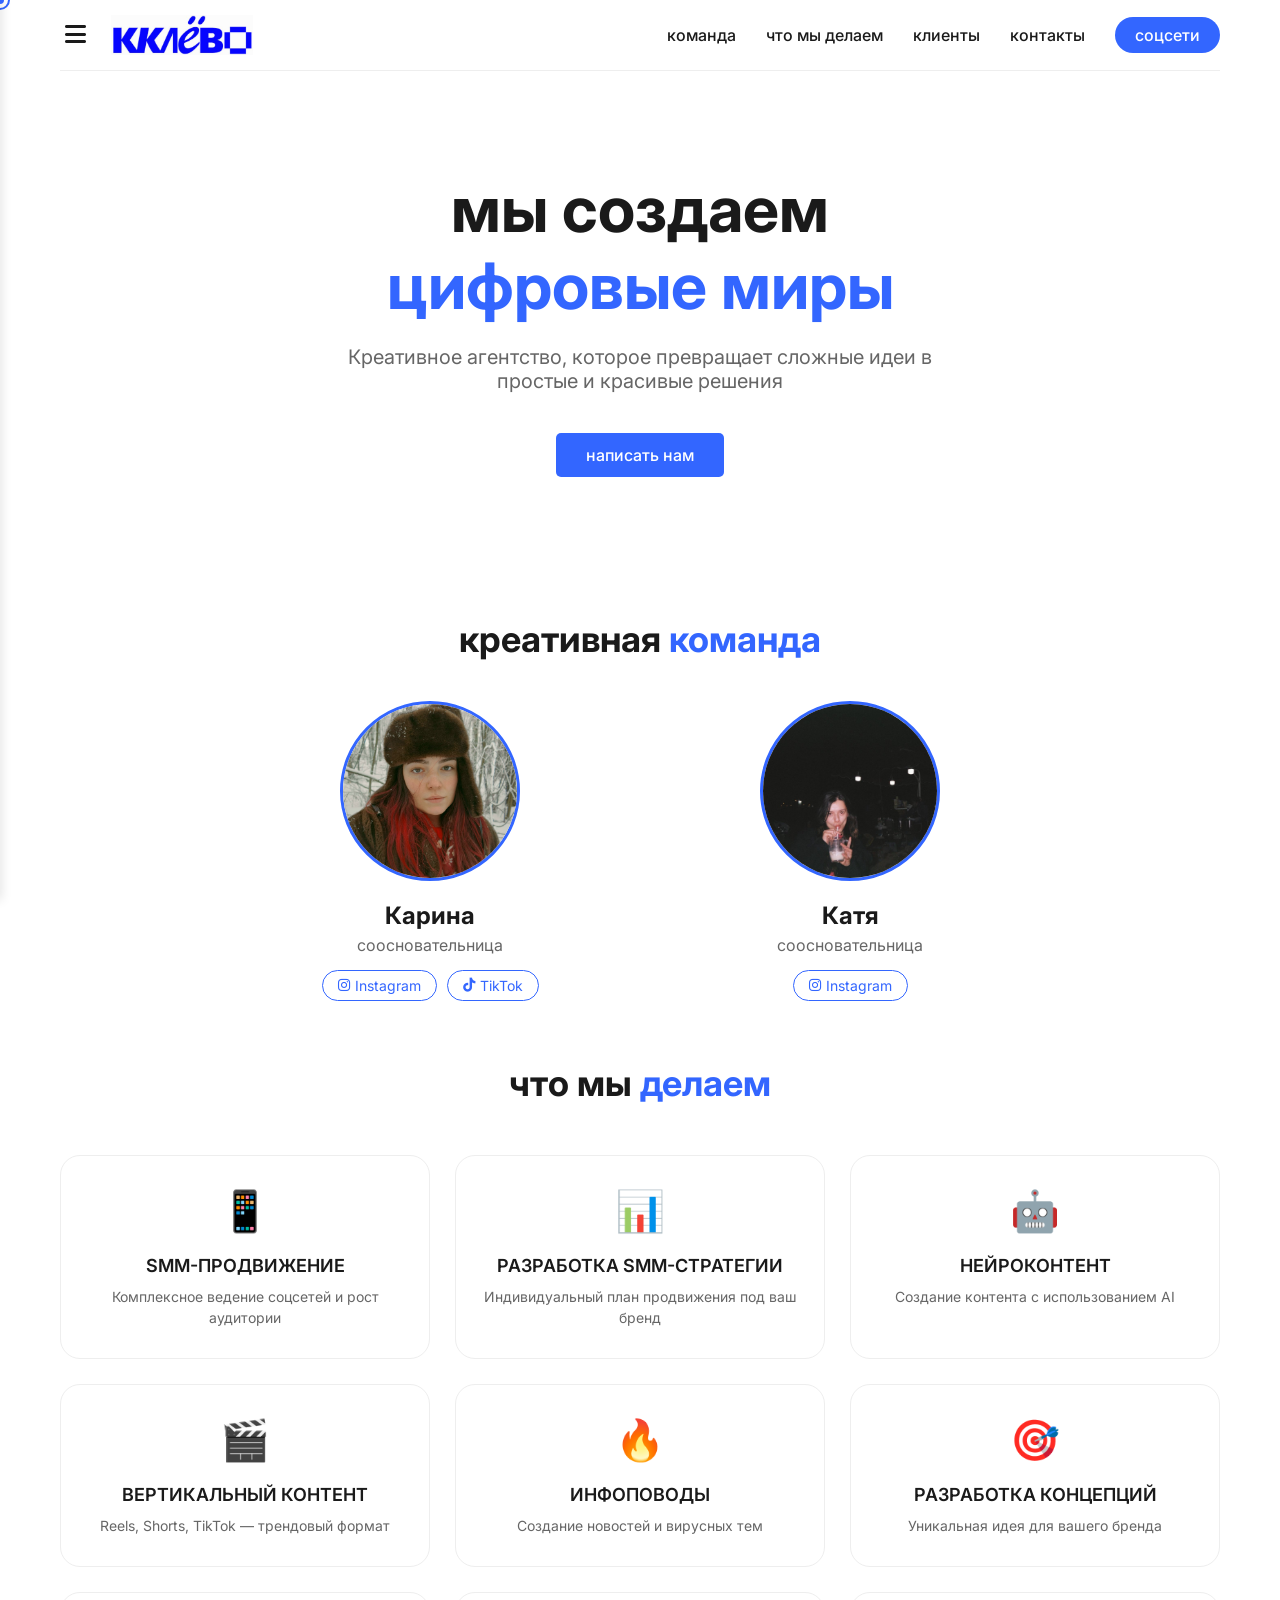
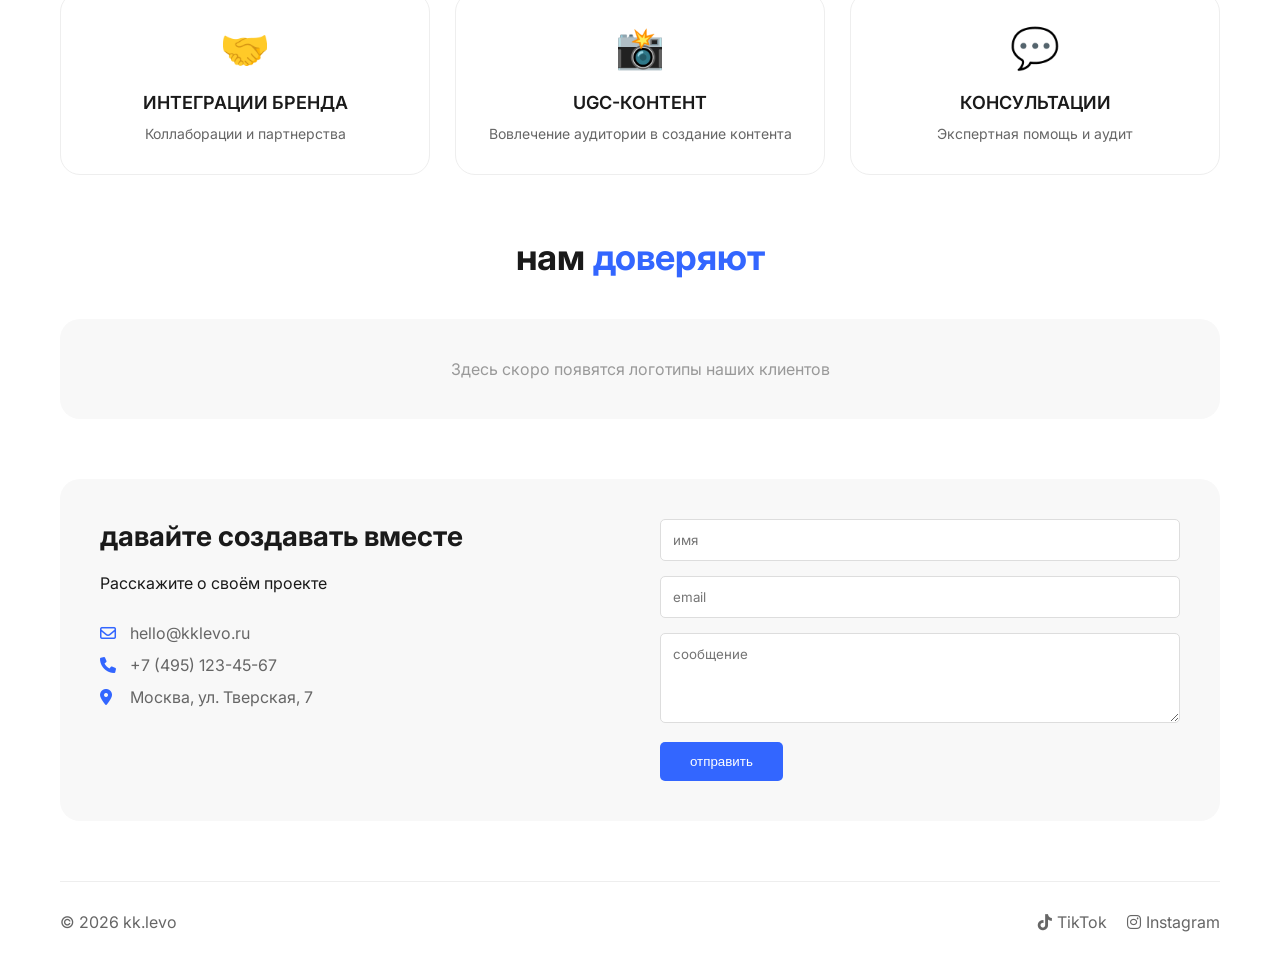
==== commit b2d8e805: "Add files via upload" ====
--- a/index.html
+++ b/index.html
@@ -27,17 +27,18 @@
             <button class="close-panel" id="closePanel"><i class="fas fa-times"></i></button>
         </div>
         <nav class="panel-nav">
+            <a href="#services" class="panel-link"><i class="fas fa-star"></i> что мы делаем</a>
             <a href="#team" class="panel-link"><i class="fas fa-users"></i> команда</a>
+            <a href="#clients" class="panel-link"><i class="fas fa-handshake"></i> клиенты</a>
             <a href="#contact" class="panel-link"><i class="fas fa-envelope"></i> контакты</a>
-            <a href="https://www.instagram.com/kk.levo" target="_blank" class="panel-link"><i class="fab fa-instagram"></i> instagram</a>
-            <a href="https://www.tiktok.com/@kiarovna" target="_blank" class="panel-link"><i class="fab fa-tiktok"></i> tiktok</a>
+            <a href="#social" class="panel-link"><i class="fas fa-share-alt"></i> соцсети</a>
         </nav>
         <div class="panel-footer">
             <p>© 2026 kk.levo</p>
         </div>
     </div>
     <!-- КОНЕЦ -->
-   
+
     <div class="container">
         <!-- ШАПКА -->
         <div class="header">
@@ -49,12 +50,16 @@
                     <img src="logo.png" alt="kk.levo" style="height: 40px; width: auto;">
                 </div>
             </div>
+
+            <!-- Основная навигация (для больших экранов) -->
             <div class="nav">
                 <a href="#team">команда</a>
+                <a href="#services">что мы делаем</a>
+                <a href="#clients">клиенты</a>
                 <a href="#contact">контакты</a>
+                <a href="#social" class="nav-social-link">соцсети</a>
             </div>
         </div>
-
         <!-- ГЛАВНЫЙ ЭКРАН -->
         <div class="hero">
             <h1>мы создаем<br><span class="blue">цифровые миры</span></h1>
@@ -69,7 +74,7 @@
                 <div class="member-photo">
                     <img src="kiara.jpg" alt="Киара" class="avatar" onerror="this.style.display='none'; this.parentElement.style.background='linear-gradient(135deg, #e0e0e0, #f5f5f5)';">
                 </div>
-                <h3>Киара</h3>
+                <h3>Карина</h3>
                 <p class="member-role">соосновательница</p>
                 <div class="member-social">
                     <a href="https://www.instagram.com/kiarovna" target="_blank"><i class="fab fa-instagram"></i> Instagram</a>
@@ -87,6 +92,64 @@
                     <a href="https://www.instagram.com/yofrox" target="_blank"><i class="fab fa-instagram"></i> Instagram</a>
                 </div>
             </div>
+        </div>
+        <!-- УСЛУГИ -->
+        <h2 class="section-title" id="services">что мы <span>делаем</span></h2>
+
+        <div class="services-cards">
+            <div class="service-card">
+                <div class="service-icon">📱</div>
+                <h3>SMM-ПРОДВИЖЕНИЕ</h3>
+                <p>Комплексное ведение соцсетей и рост аудитории</p>
+            </div>
+            <div class="service-card">
+                <div class="service-icon">📊</div>
+                <h3>РАЗРАБОТКА SMM-СТРАТЕГИИ</h3>
+                <p>Индивидуальный план продвижения под ваш бренд</p>
+            </div>
+            <div class="service-card">
+                <div class="service-icon">🤖</div>
+                <h3>НЕЙРОКОНТЕНТ</h3>
+                <p>Создание контента с использованием AI</p>
+            </div>
+            <div class="service-card">
+                <div class="service-icon">🎬</div>
+                <h3>ВЕРТИКАЛЬНЫЙ КОНТЕНТ</h3>
+                <p>Reels, Shorts, TikTok — трендовый формат</p>
+            </div>
+            <div class="service-card">
+                <div class="service-icon">🔥</div>
+                <h3>ИНФОПОВОДЫ</h3>
+                <p>Создание новостей и вирусных тем</p>
+            </div>
+            <div class="service-card">
+                <div class="service-icon">🎯</div>
+                <h3>РАЗРАБОТКА КОНЦЕПЦИЙ</h3>
+                <p>Уникальная идея для вашего бренда</p>
+            </div>
+            <div class="service-card">
+                <div class="service-icon">🤝</div>
+                <h3>ИНТЕГРАЦИИ БРЕНДА</h3>
+                <p>Коллаборации и партнерства</p>
+            </div>
+            <div class="service-card">
+                <div class="service-icon">📸</div>
+                <h3>UGC-КОНТЕНТ</h3>
+                <p>Вовлечение аудитории в создание контента</p>
+            </div>
+            <div class="service-card">
+                <div class="service-icon">💬</div>
+                <h3>КОНСУЛЬТАЦИИ</h3>
+                <p>Экспертная помощь и аудит</p>
+            </div>
+        </div>
+
+        <!-- КЛИЕНТЫ (будущий блок) -->
+        <h2 class="section-title" id="clients">нам <span>доверяют</span></h2>
+        <div class="clients-placeholder">
+            <p style="text-align: center; color: #999; padding: 40px; background: #f8f8f8; border-radius: 20px;">
+                Здесь скоро появятся логотипы наших клиентов
+            </p>
         </div>
 
         <!-- КОНТАКТЫ -->
@@ -120,8 +183,7 @@
             </div>
         </div>
     </div>
-
-        <!-- Подключаем JavaScript -->
-        <script src="script.js"></script>
+    <!-- Подключаем JavaScript -->
+    <script src="script.js"></script>
 </body>
 </html>
--- a/styles.css
+++ b/styles.css
@@ -17,15 +17,32 @@
     margin: 0 auto;
     padding: 0 20px;
 }
-
-/* ===== ШАПКА ===== */
+/* Отступ для учёта липкой шапки */
+#services, #team, #clients, #contact, #social {
+    scroll-margin-top: 100px; /* Отступ сверху при скролле до якоря */
+}
+/* ===== ШАПКА (ЛИПКАЯ) ===== */
 .header {
     display: flex;
     justify-content: space-between;
     align-items: center;
-    padding: 20px 0;
+    padding: 15px 0;
     border-bottom: 1px solid #eee;
-}
+    background: rgba(255, 255, 255, 0.95); /* Полупрозрачный белый */
+    backdrop-filter: blur(10px); /* Размытие фона */
+    position: sticky;
+    top: 0;
+    z-index: 100;
+    margin-bottom: 20px;
+    transition: all 0.3s ease;
+}
+
+    /* Эффект при скролле (чуть более плотный) */
+    .header.scrolled {
+        padding: 10px 0;
+        background: rgba(255, 255, 255, 0.98);
+        box-shadow: 0 5px 20px rgba(0,0,0,0.05);
+    }
 
 .menu-toggle {
     background: none;
@@ -456,4 +473,190 @@
     .cursor, .cursor-follower {
         display: none;
     }
+}
+/* ===== УСЛУГИ КАРТОЧКИ ===== */
+.services-cards {
+    display: grid;
+    grid-template-columns: repeat(3, 1fr);
+    gap: 25px;
+    margin: 50px 0;
+}
+
+.service-card {
+    background: white;
+    border: 1px solid #eee;
+    border-radius: 20px;
+    padding: 30px 20px;
+    text-align: center;
+    transition: all 0.3s ease;
+    position: relative;
+    overflow: hidden;
+    cursor: pointer;
+}
+
+    /* Маленькая синяя полоска сверху */
+    .service-card::before {
+        content: '';
+        position: absolute;
+        top: 0;
+        left: 0;
+        width: 100%;
+        height: 4px; /* Тонкая полоска */
+        background: #3366ff; /* Просто синий, без градиента */
+        transform: translateX(-100%);
+        transition: transform 0.3s ease;
+    }
+
+    /* При наведении полоска выезжает */
+    .service-card:hover::before {
+        transform: translateX(0);
+    }
+
+    /* Лёгкое изменение фона при наведении */
+    .service-card:hover {
+        background: #f8f9ff; /* Очень светлый синий фон */
+        border-color: #3366ff;
+        transform: translateY(-3px);
+        box-shadow: 0 10px 25px rgba(51, 102, 255, 0.15);
+    }
+
+.service-icon {
+    font-size: 40px;
+    margin-bottom: 20px;
+    transition: color 0.3s ease;
+}
+
+.service-card h3 {
+    font-size: 18px;
+    margin-bottom: 10px;
+    color: #1a1a1a;
+    transition: color 0.3s ease;
+    font-weight: 600;
+}
+
+.service-card p {
+    color: #666;
+    font-size: 14px;
+    line-height: 1.5;
+    transition: color 0.3s ease;
+}
+
+/* Адаптация для мобильных */
+@media (max-width: 992px) {
+    .services-cards {
+        grid-template-columns: repeat(2, 1fr);
+    }
+}
+
+@media (max-width: 576px) {
+    .services-cards {
+        grid-template-columns: 1fr;
+    }
+
+    .service-card {
+        padding: 25px 15px;
+    }
+}
+.service-card:hover::before {
+    transform: translateX(0);
+}
+
+.service-card:hover {
+    transform: translateY(-3px); /* Только подъём, фон не меняется */
+    box-shadow: 0 10px 25px rgba(51, 102, 255, 0.15);
+}
+
+/* ===== НАВИГАЦИЯ ===== */
+.nav {
+    display: flex;
+    gap: 30px;
+    align-items: center;
+}
+
+    .nav a {
+        color: #1a1a1a;
+        text-decoration: none;
+        font-weight: 500;
+        transition: color 0.3s;
+        position: relative;
+        padding: 5px 0;
+    }
+
+        .nav a:hover {
+            color: #3366ff;
+        }
+
+        /* Подчёркивание при наведении */
+        .nav a::after {
+            content: '';
+            position: absolute;
+            bottom: 0;
+            left: 0;
+            width: 0;
+            height: 2px;
+            background: #3366ff;
+            transition: width 0.3s;
+        }
+
+        .nav a:hover::after {
+            width: 100%;
+        }
+
+/* Специальный стиль для ссылки на соцсети */
+.nav-social-link {
+    background: #3366ff;
+    color: white !important;
+    padding: 8px 20px !important;
+    border-radius: 30px;
+}
+
+    .nav-social-link:hover {
+        background: #2952cc;
+        color: white !important;
+    }
+
+    .nav-social-link::after {
+        display: none; /* Убираем подчёркивание */
+    }
+
+/* ===== СОЦСЕТИ В ПОДВАЛЕ ===== */
+.social-links {
+    display: flex;
+    gap: 25px;
+    flex-wrap: wrap;
+}
+
+    .social-links a {
+        color: #666;
+        text-decoration: none;
+        display: flex;
+        align-items: center;
+        gap: 8px;
+        transition: color 0.3s;
+        font-size: 15px;
+    }
+
+        .social-links a:hover {
+            color: #3366ff;
+        }
+
+    .social-links i {
+        font-size: 18px;
+    }
+
+/* ===== КЛИЕНТЫ (заглушка) ===== */
+.clients-placeholder {
+    margin: 40px 0 60px;
+}
+
+/* Адаптация для мобильных */
+@media (max-width: 768px) {
+    .nav {
+        display: none; /* На мобильных скрываем, оставляем только бургер-меню */
+    }
+
+    .social-links {
+        justify-content: center;
+        gap: 20px;
+    }
 }
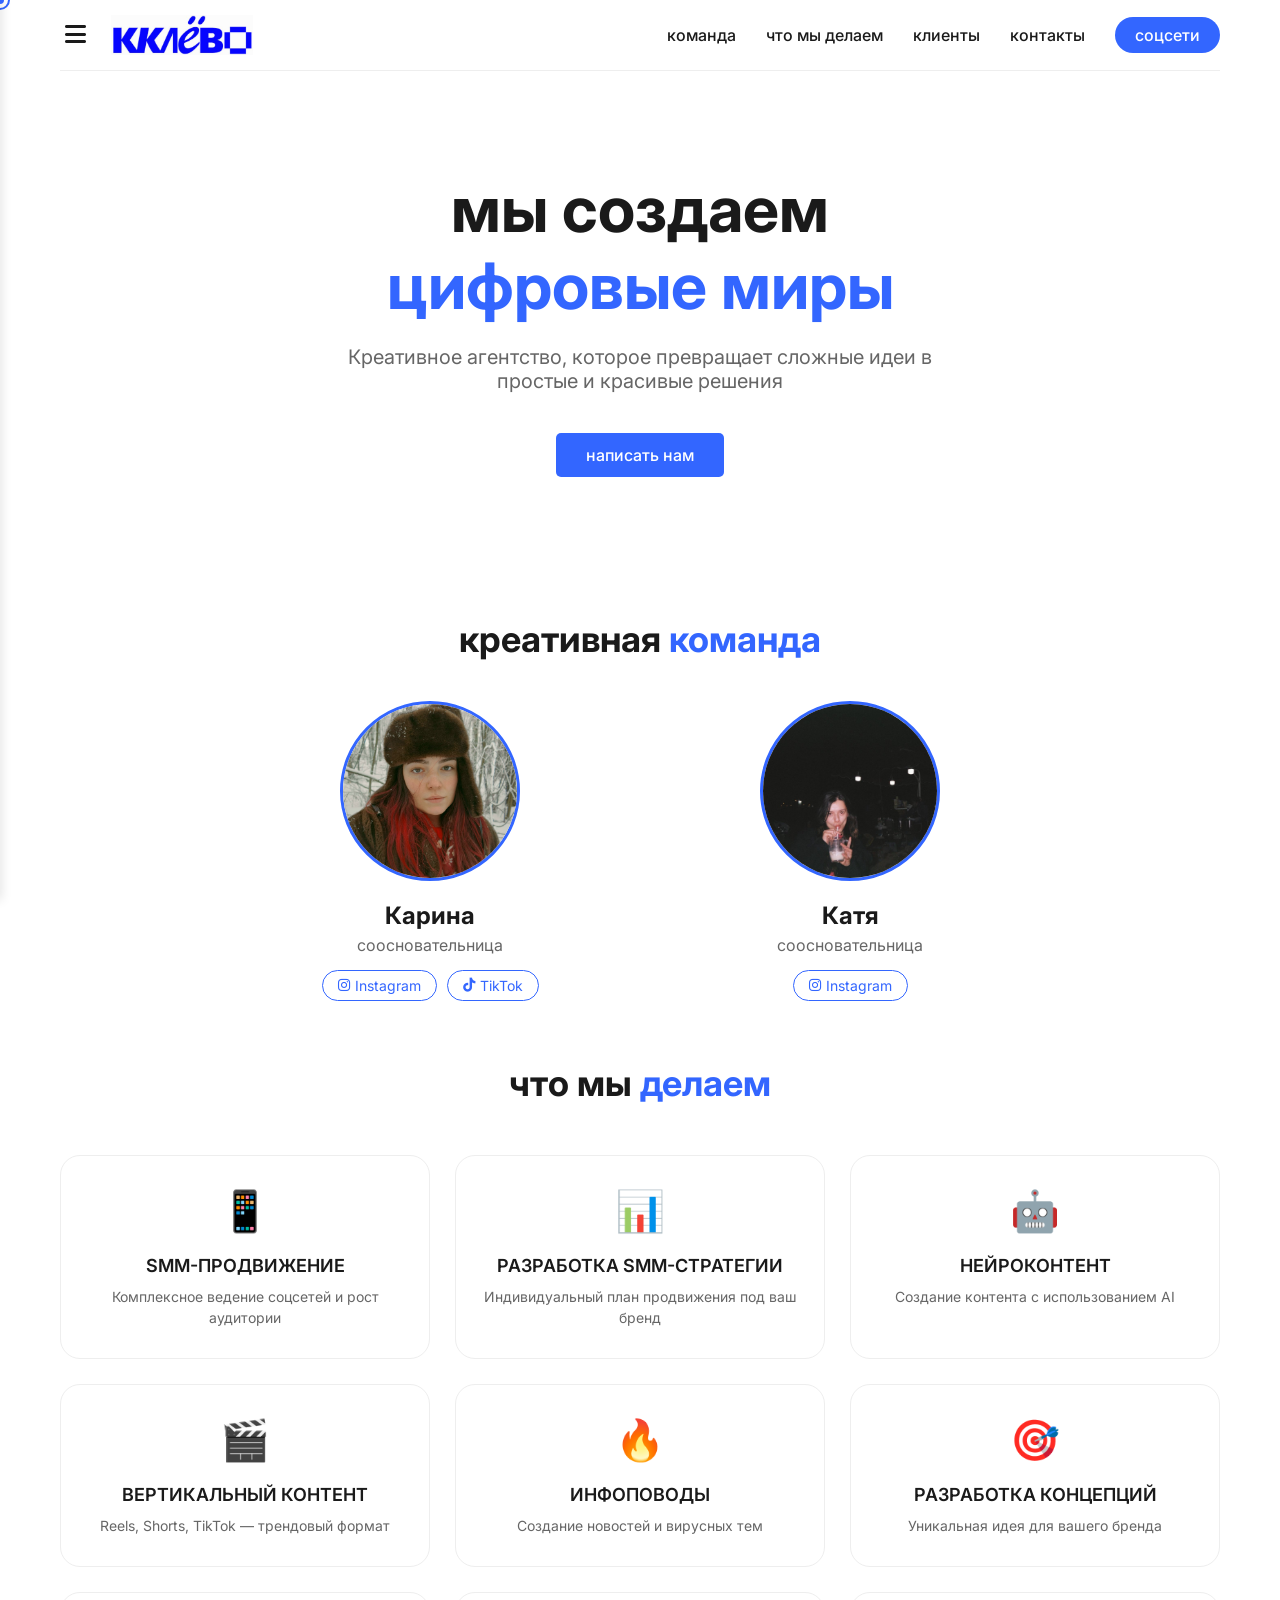
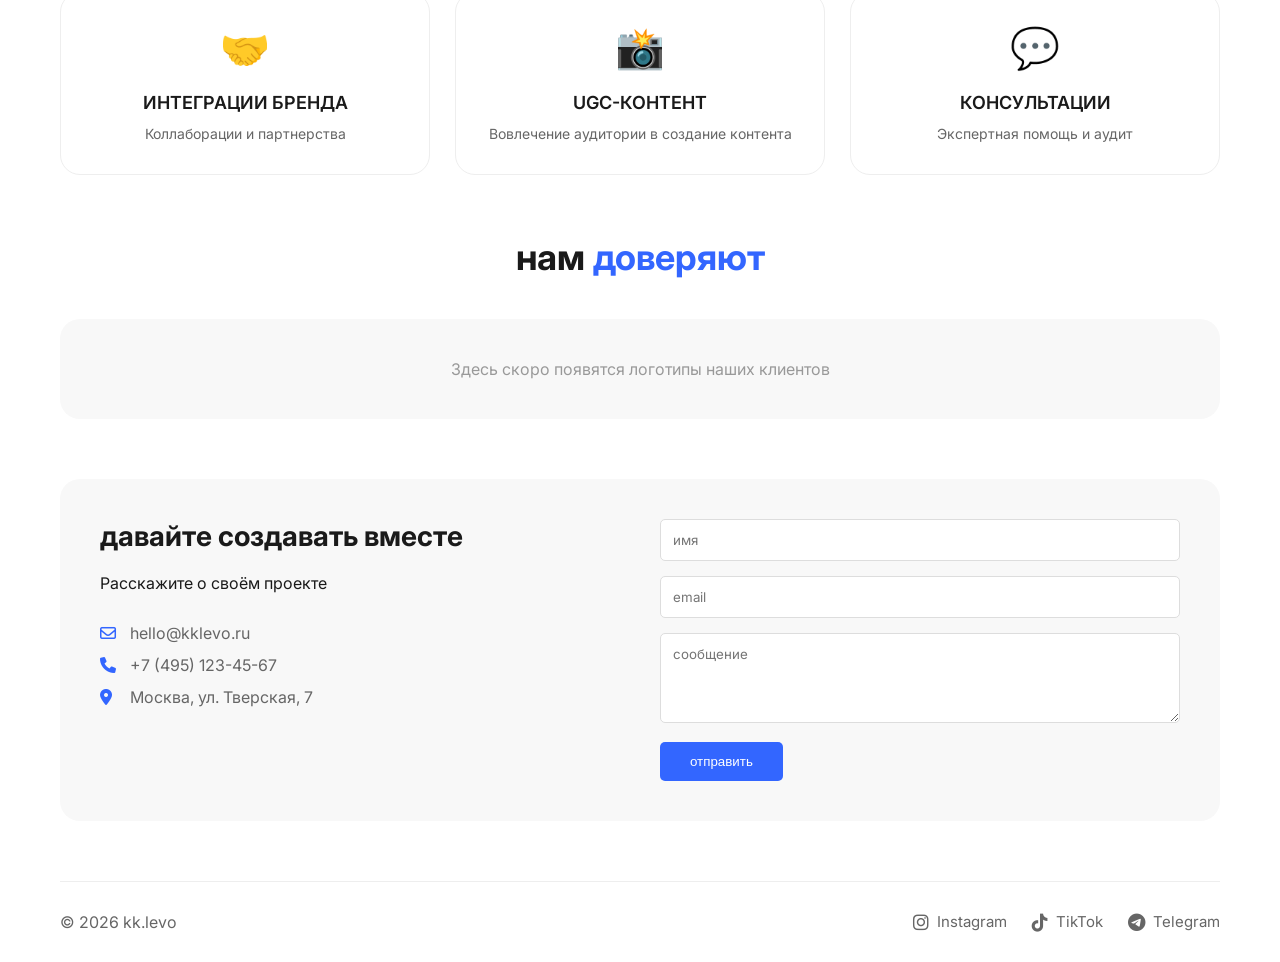
==== commit 356e336d: "Add files via upload" ====
--- a/index.html
+++ b/index.html
@@ -175,11 +175,13 @@
         </div>
 
         <!-- ПОДВАЛ -->
-        <div class="footer">
-            <div>© 2026 kk.levo</div>
-            <div class="social">
+        <div class="footer" id="social">
+            <div>© 2026 kk.levo — креативное агентство</div>
+            <div class="social-links">
+                <a href="https://www.instagram.com/kk.levo" target="_blank"><i class="fab fa-instagram"></i> Instagram</a>
                 <a href="https://www.tiktok.com/@kiarovna" target="_blank"><i class="fab fa-tiktok"></i> TikTok</a>
-                <a href="https://www.instagram.com/kk.levo" target="_blank"><i class="fab fa-instagram"></i> Instagram</a>
+                <a href="#" target="_blank"><i class="fab fa-telegram"></i> Telegram</a>
+               
             </div>
         </div>
     </div>
